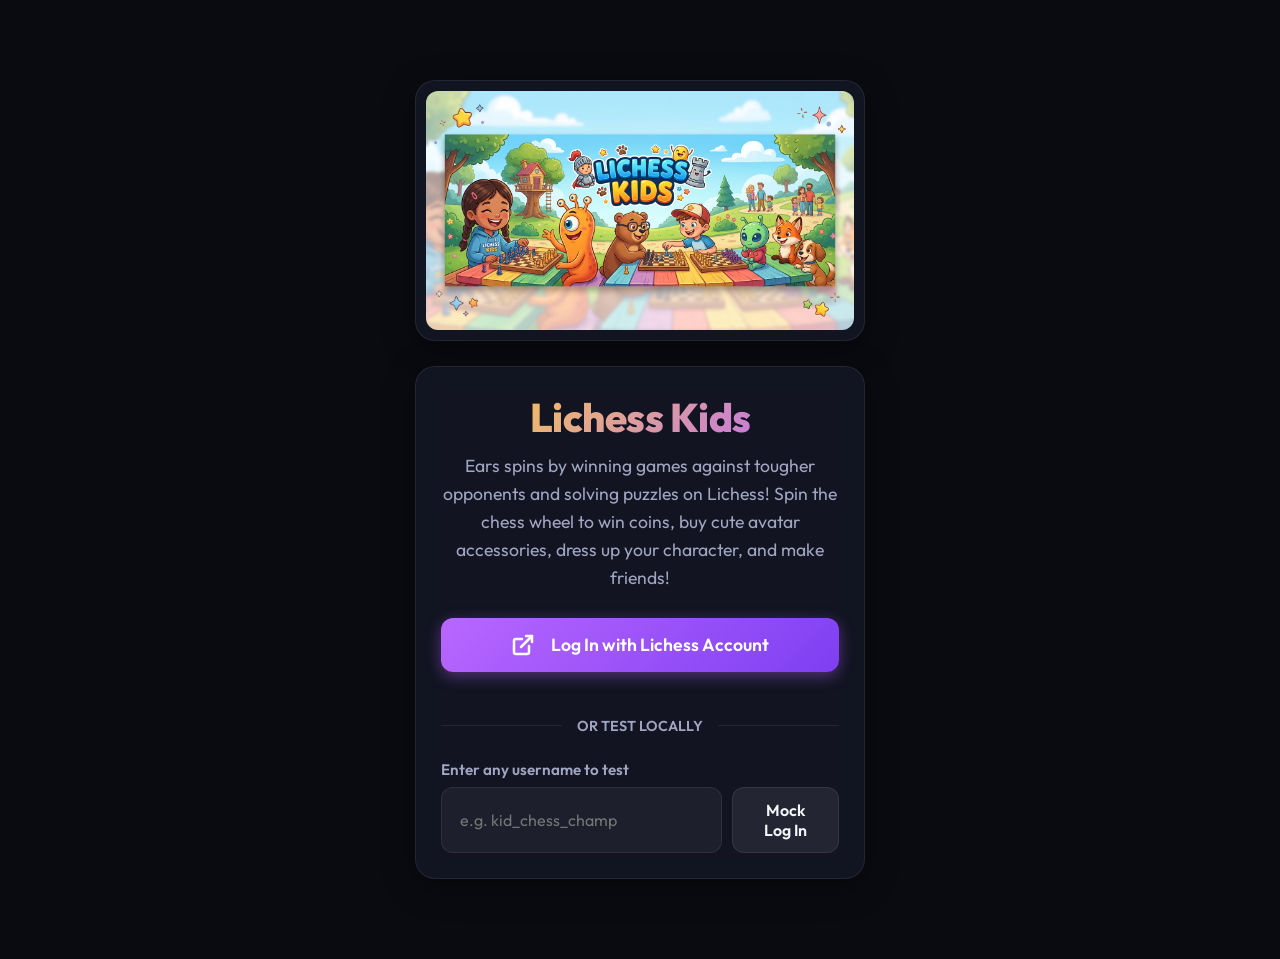
==== static/login.html @ b344351b "Initial commit of Lichess Kids web application" ====
<!DOCTYPE html>
<html lang="en">
<head>
    <meta charset="UTF-8">
    <meta name="viewport" content="width=device-width, initial-scale=1.0">
    <title>Welcome to Lichess Kids</title>
    <link rel="stylesheet" href="/static/style.css">
</head>
<body>
    <div class="login-container">
        <div class="glass-panel" style="padding: 10px; overflow: hidden; border-radius: 20px;">
            <img src="/static/assets/banner.jpg" alt="Lichess Kids Banner" style="width: 100%; border-radius: 12px; display: block;">
        </div>

        <div class="glass-panel">
            <h1 style="margin-bottom: 10px;">Lichess Kids</h1>
            <p style="color: var(--text-secondary); margin-bottom: 25px; font-size: 1.1rem; line-height: 1.6;">
                Ears spins by winning games against tougher opponents and solving puzzles on Lichess! Spin the chess wheel to win coins, buy cute avatar accessories, dress up your character, and make friends!
            </p>

            <button id="oauth-btn" class="btn btn-primary" style="width: 100%; font-size: 1.1rem; padding: 15px; margin-bottom: 20px;">
                <svg width="24" height="24" viewBox="0 0 24 24" fill="none" stroke="currentColor" stroke-width="2.5" stroke-linecap="round" stroke-linejoin="round" style="margin-right: 8px;"><path d="M15 3h6v6"></path><path d="M10 14 21 3"></path><path d="M18 13v6a2 2 0 0 1-2 2H5a2 2 0 0 1-2-2V8a2 2 0 0 1 2-2h6"></path></svg>
                Log In with Lichess Account
            </button>

            <div style="display: flex; align-items: center; justify-content: center; margin: 25px 0; gap: 15px;">
                <div style="flex-grow: 1; height: 1px; background: var(--border-color);"></div>
                <span style="color: var(--text-secondary); font-size: 0.9rem; font-weight: 600;">OR TEST LOCALLY</span>
                <div style="flex-grow: 1; height: 1px; background: var(--border-color);"></div>
            </div>

            <div style="text-align: left;">
                <label for="mock-username" style="display: block; margin-bottom: 8px; font-weight: 600; font-size: 0.95rem; color: var(--text-secondary);">Enter any username to test</label>
                <div style="display: flex; gap: 10px;">
                    <input type="text" id="mock-username" class="input-field" placeholder="e.g. kid_chess_champ" style="flex-grow: 1;">
                    <button id="mock-login-btn" class="btn btn-secondary">Mock Log In</button>
                </div>
            </div>
            
            <div id="error-message" style="color: var(--error); margin-top: 15px; font-weight: 600; font-size: 0.95rem; display: none;"></div>
        </div>
    </div>

    <script>
        // Check url params for errors
        const urlParams = new URLSearchParams(window.location.search);
        const error = urlParams.get('error');
        if (error) {
            const errorDiv = document.getElementById('error-message');
            errorDiv.innerText = `Login failed: ${error.replace(/_/g, ' ')}`;
            errorDiv.style.display = 'block';
        }

        // Real Lichess OAuth Login flow
        document.getElementById('oauth-btn').addEventListener('click', async () => {
            try {
                const res = await fetch('/api/oauth/start', { method: 'POST' });
                const data = await res.json();
                if (data.auth_url) {
                    window.location.href = data.auth_url;
                } else {
                    alert('Failed to initiate Lichess Login');
                }
            } catch (err) {
                console.error(err);
                alert('Error starting Lichess OAuth flow');
            }
        });

        // Mock Login for local testing
        document.getElementById('mock-login-btn').addEventListener('click', async () => {
            const username = document.getElementById('mock-username').value.trim();
            if (!username) {
                alert('Please enter a username');
                return;
            }
            try {
                const res = await fetch('/api/mock/login', {
                    method: 'POST',
                    headers: { 'Content-Type': 'application/json' },
                    body: JSON.stringify({ username: username })
                });
                const data = await res.json();
                if (data.success) {
                    if (data.registered) {
                        window.location.href = '/dashboard.html';
                    } else {
                        // Redirect to select avatar for first login
                        window.location.href = `/select-avatar.html?mock=true&username=${encodeURIComponent(username)}`;
                    }
                } else {
                    alert(data.error || 'Failed to mock login');
                }
            } catch (err) {
                console.error(err);
                alert('Error connecting to local server');
            }
        });
    </script>
</body>
</html>
---- static/style.css ----
/* CSS Design System for Lichess Kids */
@import url('https://fonts.googleapis.com/css2?family=Outfit:wght@300;400;600;800&display=swap');

:root {
    --bg-primary: #0a0b10;
    --bg-secondary: #121420;
    --bg-card: rgba(22, 25, 42, 0.7);
    --border-color: rgba(255, 255, 255, 0.08);
    
    --text-primary: #f5f6fa;
    --text-secondary: #a0a5c1;
    
    /* Chess Pieces and Theme Colors */
    --pawn-color: #9ab4c9;
    --knight-color: #58c4dc;
    --bishop-color: #b967ff;
    --rook-color: #ff5773;
    --queen-color: #ffd23f;
    
    --accent: #b967ff;
    --accent-glow: rgba(185, 103, 255, 0.4);
    
    --success: #00e676;
    --error: #ff1744;
    
    --font-main: 'Outfit', sans-serif;
    --glass-shadow: 0 8px 32px 0 rgba(0, 0, 0, 0.37);
}

* {
    box-sizing: border-box;
    margin: 0;
    padding: 0;
}

body {
    background-color: var(--bg-primary);
    color: var(--text-primary);
    font-family: var(--font-main);
    min-height: 100vh;
    display: flex;
    flex-direction: column;
    overflow-x: hidden;
}

/* Glassmorphism Card Style */
.glass-panel {
    background: var(--bg-card);
    backdrop-filter: blur(12px);
    -webkit-backdrop-filter: blur(12px);
    border: 1px solid var(--border-color);
    border-radius: 20px;
    padding: 25px;
    box-shadow: var(--glass-shadow);
    transition: all 0.3s cubic-bezier(0.25, 0.8, 0.25, 1);
}

.glass-panel:hover {
    border-color: rgba(255, 255, 255, 0.15);
}

/* Typography styling */
h1, h2, h3, h4 {
    font-weight: 800;
    letter-spacing: -0.5px;
}

h1 {
    font-size: 2.5rem;
    background: linear-gradient(135deg, #ffd23f 0%, #b967ff 100%);
    -webkit-background-clip: text;
    -webkit-text-fill-color: transparent;
}

h2 {
    font-size: 1.8rem;
    margin-bottom: 15px;
    color: var(--text-primary);
}

/* Buttons */
.btn {
    font-family: var(--font-main);
    font-weight: 600;
    font-size: 1rem;
    padding: 12px 24px;
    border-radius: 12px;
    border: none;
    cursor: pointer;
    transition: all 0.2s ease-in-out;
    display: inline-flex;
    align-items: center;
    justify-content: center;
    gap: 8px;
}

.btn-primary {
    background: linear-gradient(135deg, #b967ff 0%, #7e3ff2 100%);
    color: white;
    box-shadow: 0 4px 15px var(--accent-glow);
}

.btn-primary:hover {
    transform: translateY(-2px);
    box-shadow: 0 6px 20px rgba(185, 103, 255, 0.6);
}

.btn-secondary {
    background: rgba(255, 255, 255, 0.08);
    color: var(--text-primary);
    border: 1px solid var(--border-color);
}

.btn-secondary:hover {
    background: rgba(255, 255, 255, 0.15);
    transform: translateY(-2px);
}

.btn-danger {
    background: linear-gradient(135deg, #ff1744 0%, #d50000 100%);
    color: white;
}

.btn-danger:hover {
    transform: translateY(-2px);
    box-shadow: 0 4px 15px rgba(255, 23, 68, 0.4);
}

.btn:disabled {
    opacity: 0.5;
    cursor: not-allowed;
    transform: none !important;
    box-shadow: none !important;
}

/* Inputs */
.input-field {
    width: 100%;
    padding: 12px 18px;
    background: rgba(255, 255, 255, 0.05);
    border: 1px solid var(--border-color);
    border-radius: 12px;
    color: var(--text-primary);
    font-family: var(--font-main);
    font-size: 1rem;
    transition: all 0.2s ease;
}

.input-field:focus {
    outline: none;
    border-color: var(--accent);
    background: rgba(255, 255, 255, 0.08);
    box-shadow: 0 0 10px rgba(185, 103, 255, 0.2);
}

/* Navigation / Header */
header {
    background: rgba(18, 20, 32, 0.85);
    backdrop-filter: blur(10px);
    border-bottom: 1px solid var(--border-color);
    padding: 15px 5%;
    display: flex;
    justify-content: space-between;
    align-items: center;
    position: sticky;
    top: 0;
    z-index: 100;
}

.logo-container {
    display: flex;
    align-items: center;
    gap: 10px;
    font-weight: 800;
    font-size: 1.5rem;
    color: white;
}

.user-status {
    display: flex;
    align-items: center;
    gap: 20px;
}

.stat-chip {
    background: rgba(255, 255, 255, 0.05);
    border: 1px solid var(--border-color);
    border-radius: 30px;
    padding: 8px 16px;
    display: flex;
    align-items: center;
    gap: 8px;
    font-weight: 600;
}

.stat-chip.coins-chip {
    border-color: var(--queen-color);
    color: var(--queen-color);
}

.stat-chip.spins-chip {
    border-color: var(--knight-color);
    color: var(--knight-color);
}

/* Avatar Preview Layer Stacking */
.avatar-preview {
    position: relative;
    width: 250px;
    height: 250px;
    border-radius: 20px;
    overflow: hidden;
    background: radial-gradient(circle, #25283d 0%, #121420 100%);
    border: 3px solid rgba(255, 255, 255, 0.1);
    box-shadow: inset 0 0 20px rgba(0,0,0,0.6);
}

.avatar-preview .avatar-layer {
    position: absolute;
    top: 0;
    left: 0;
    width: 100%;
    height: 100%;
    object-fit: contain;
    pointer-events: none;
}

/* Layer Z-indices */
.layer-background { z-index: 1; }
.layer-accessory-back { z-index: 2; }
.layer-base { z-index: 3; }
.layer-hair { z-index: 4; }
.layer-top { z-index: 5; }
.layer-bottom { z-index: 6; }
.layer-hat { z-index: 7; }
.layer-accessory-front { z-index: 8; }

/* Grid systems */
.grid-container {
    display: grid;
    grid-template-columns: repeat(auto-fit, minmax(280px, 1fr));
    gap: 25px;
    padding: 20px 0;
}

/* Dashboard sections layout */
.dashboard-layout {
    display: grid;
    grid-template-columns: 350px 1fr;
    gap: 30px;
    width: 90%;
    margin: 30px auto;
    flex-grow: 1;
}

@media (max-width: 950px) {
    .dashboard-layout {
        grid-template-columns: 1fr;
    }
}

/* Spin Wheel styling */
.wheel-container {
    display: flex;
    flex-direction: column;
    align-items: center;
    justify-content: center;
    gap: 20px;
}

.wheel-wrapper {
    position: relative;
    width: 320px;
    height: 320px;
}

.wheel-canvas {
    width: 100%;
    height: 100%;
    border-radius: 50%;
    box-shadow: 0 0 30px rgba(185, 103, 255, 0.3), 0 0 0 10px rgba(255, 255, 255, 0.05);
}

.wheel-pointer {
    position: absolute;
    top: -15px;
    left: 50%;
    transform: translateX(-50%);
    width: 30px;
    height: 40px;
    z-index: 10;
    filter: drop-shadow(0 4px 6px rgba(0,0,0,0.5));
}

.wheel-spin-btn {
    position: absolute;
    top: 50%;
    left: 50%;
    transform: translate(-50%, -50%);
    width: 60px;
    height: 60px;
    border-radius: 50%;
    background: radial-gradient(circle, #ffd23f 0%, #ff9f1c 100%);
    border: 4px solid var(--bg-primary);
    box-shadow: 0 4px 10px rgba(0,0,0,0.5);
    z-index: 11;
    color: var(--bg-primary);
    font-weight: 800;
    font-size: 0.9rem;
    cursor: pointer;
    display: flex;
    align-items: center;
    justify-content: center;
    transition: all 0.1s ease;
}

.wheel-spin-btn:active {
    transform: translate(-50%, -50%) scale(0.9);
}

/* Shop and catalog items */
.shop-catalog {
    display: grid;
    grid-template-columns: repeat(auto-fill, minmax(160px, 1fr));
    gap: 15px;
    max-height: 400px;
    overflow-y: auto;
    padding-right: 5px;
}

.shop-item-card {
    background: rgba(255, 255, 255, 0.03);
    border: 1px solid var(--border-color);
    border-radius: 15px;
    padding: 15px;
    display: flex;
    flex-direction: column;
    align-items: center;
    justify-content: space-between;
    gap: 10px;
    text-align: center;
    transition: all 0.2s ease;
}

.shop-item-card:hover {
    background: rgba(255, 255, 255, 0.06);
    border-color: rgba(255, 255, 255, 0.15);
}

.shop-item-preview {
    width: 70px;
    height: 70px;
    display: flex;
    align-items: center;
    justify-content: center;
    border-radius: 10px;
    background: rgba(255, 255, 255, 0.05);
}

.shop-item-name {
    font-size: 0.9rem;
    font-weight: 600;
}

.shop-item-price {
    color: var(--queen-color);
    font-weight: 800;
    display: flex;
    align-items: center;
    gap: 4px;
}

/* Category Tabs */
.tabs-header {
    display: flex;
    gap: 8px;
    margin-bottom: 20px;
    overflow-x: auto;
    padding-bottom: 5px;
}

.tab-btn {
    background: rgba(255, 255, 255, 0.04);
    border: 1px solid var(--border-color);
    color: var(--text-secondary);
    padding: 8px 16px;
    border-radius: 20px;
    cursor: pointer;
    font-family: var(--font-main);
    font-weight: 600;
    font-size: 0.9rem;
    white-space: nowrap;
    transition: all 0.2s ease;
}

.tab-btn.active {
    background: var(--accent);
    color: white;
    border-color: var(--accent);
}

/* Friends Page layout */
.friends-list {
    display: flex;
    flex-direction: column;
    gap: 15px;
}

.friend-card {
    display: flex;
    align-items: center;
    justify-content: space-between;
    padding: 15px 20px;
    background: rgba(255, 255, 255, 0.03);
    border: 1px solid var(--border-color);
    border-radius: 15px;
}

.friend-info {
    display: flex;
    align-items: center;
    gap: 15px;
}

.friend-mini-avatar {
    width: 50px;
    height: 50px;
    border-radius: 10px;
    overflow: hidden;
    background: #1e2030;
    position: relative;
    border: 1px solid rgba(255, 255, 255, 0.1);
}

.friend-meta h3 {
    font-size: 1.1rem;
    font-weight: 700;
}

.friend-meta p {
    font-size: 0.85rem;
    color: var(--text-secondary);
}

/* Lichess Account Selection screen */
.login-container {
    max-width: 450px;
    margin: 80px auto;
    text-align: center;
    display: flex;
    flex-direction: column;
    gap: 25px;
}

.select-avatar-container {
    max-width: 800px;
    margin: 50px auto;
    text-align: center;
}

.avatar-grid {
    display: grid;
    grid-template-columns: repeat(auto-fit, minmax(130px, 1fr));
    gap: 20px;
    margin: 30px 0;
}

.avatar-select-card {
    background: rgba(255,255,255,0.03);
    border: 2px solid var(--border-color);
    border-radius: 15px;
    padding: 20px;
    cursor: pointer;
    transition: all 0.2s ease;
    display: flex;
    flex-direction: column;
    align-items: center;
    gap: 10px;
}

.avatar-select-card:hover {
    border-color: rgba(185, 103, 255, 0.5);
    background: rgba(185, 103, 255, 0.05);
    transform: translateY(-5px);
}

.avatar-select-card.selected {
    border-color: var(--accent);
    background: rgba(185, 103, 255, 0.1);
    box-shadow: 0 0 15px rgba(185, 103, 255, 0.3);
}

.avatar-select-icon {
    width: 80px;
    height: 80px;
}

/* Custom Scrollbar */
::-webkit-scrollbar {
    width: 6px;
    height: 6px;
}

::-webkit-scrollbar-track {
    background: transparent;
}

::-webkit-scrollbar-thumb {
    background: rgba(255, 255, 255, 0.1);
    border-radius: 3px;
}

::-webkit-scrollbar-thumb:hover {
    background: rgba(255, 255, 255, 0.2);
}
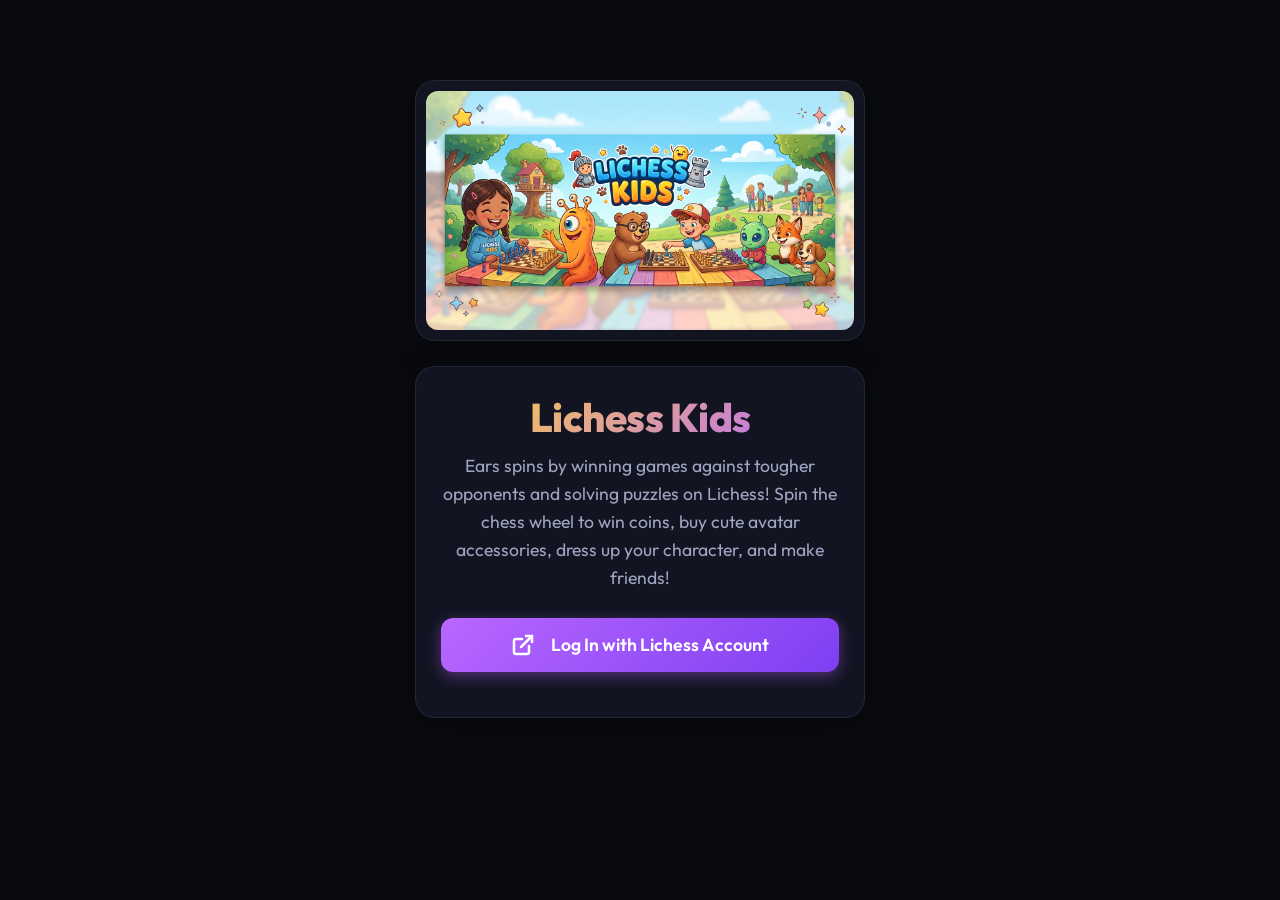
==== commit da80b04a: "Complete removal of federation, gossip routing, nodeinfo, and mock login support" ====
--- a/static/login.html
+++ b/static/login.html
@@ -22,21 +22,6 @@
                 <svg width="24" height="24" viewBox="0 0 24 24" fill="none" stroke="currentColor" stroke-width="2.5" stroke-linecap="round" stroke-linejoin="round" style="margin-right: 8px;"><path d="M15 3h6v6"></path><path d="M10 14 21 3"></path><path d="M18 13v6a2 2 0 0 1-2 2H5a2 2 0 0 1-2-2V8a2 2 0 0 1 2-2h6"></path></svg>
                 Log In with Lichess Account
             </button>
-
-            <div style="display: flex; align-items: center; justify-content: center; margin: 25px 0; gap: 15px;">
-                <div style="flex-grow: 1; height: 1px; background: var(--border-color);"></div>
-                <span style="color: var(--text-secondary); font-size: 0.9rem; font-weight: 600;">OR TEST LOCALLY</span>
-                <div style="flex-grow: 1; height: 1px; background: var(--border-color);"></div>
-            </div>
-
-            <div style="text-align: left;">
-                <label for="mock-username" style="display: block; margin-bottom: 8px; font-weight: 600; font-size: 0.95rem; color: var(--text-secondary);">Enter any username to test</label>
-                <div style="display: flex; gap: 10px;">
-                    <input type="text" id="mock-username" class="input-field" placeholder="e.g. kid_chess_champ" style="flex-grow: 1;">
-                    <button id="mock-login-btn" class="btn btn-secondary">Mock Log In</button>
-                </div>
-            </div>
-            
             <div id="error-message" style="color: var(--error); margin-top: 15px; font-weight: 600; font-size: 0.95rem; display: none;"></div>
         </div>
     </div>
@@ -66,36 +51,6 @@
                 alert('Error starting Lichess OAuth flow');
             }
         });
-
-        // Mock Login for local testing
-        document.getElementById('mock-login-btn').addEventListener('click', async () => {
-            const username = document.getElementById('mock-username').value.trim();
-            if (!username) {
-                alert('Please enter a username');
-                return;
-            }
-            try {
-                const res = await fetch('/api/mock/login', {
-                    method: 'POST',
-                    headers: { 'Content-Type': 'application/json' },
-                    body: JSON.stringify({ username: username })
-                });
-                const data = await res.json();
-                if (data.success) {
-                    if (data.registered) {
-                        window.location.href = '/dashboard.html';
-                    } else {
-                        // Redirect to select avatar for first login
-                        window.location.href = `/select-avatar.html?mock=true&username=${encodeURIComponent(username)}`;
-                    }
-                } else {
-                    alert(data.error || 'Failed to mock login');
-                }
-            } catch (err) {
-                console.error(err);
-                alert('Error connecting to local server');
-            }
-        });
     </script>
 </body>
 </html>
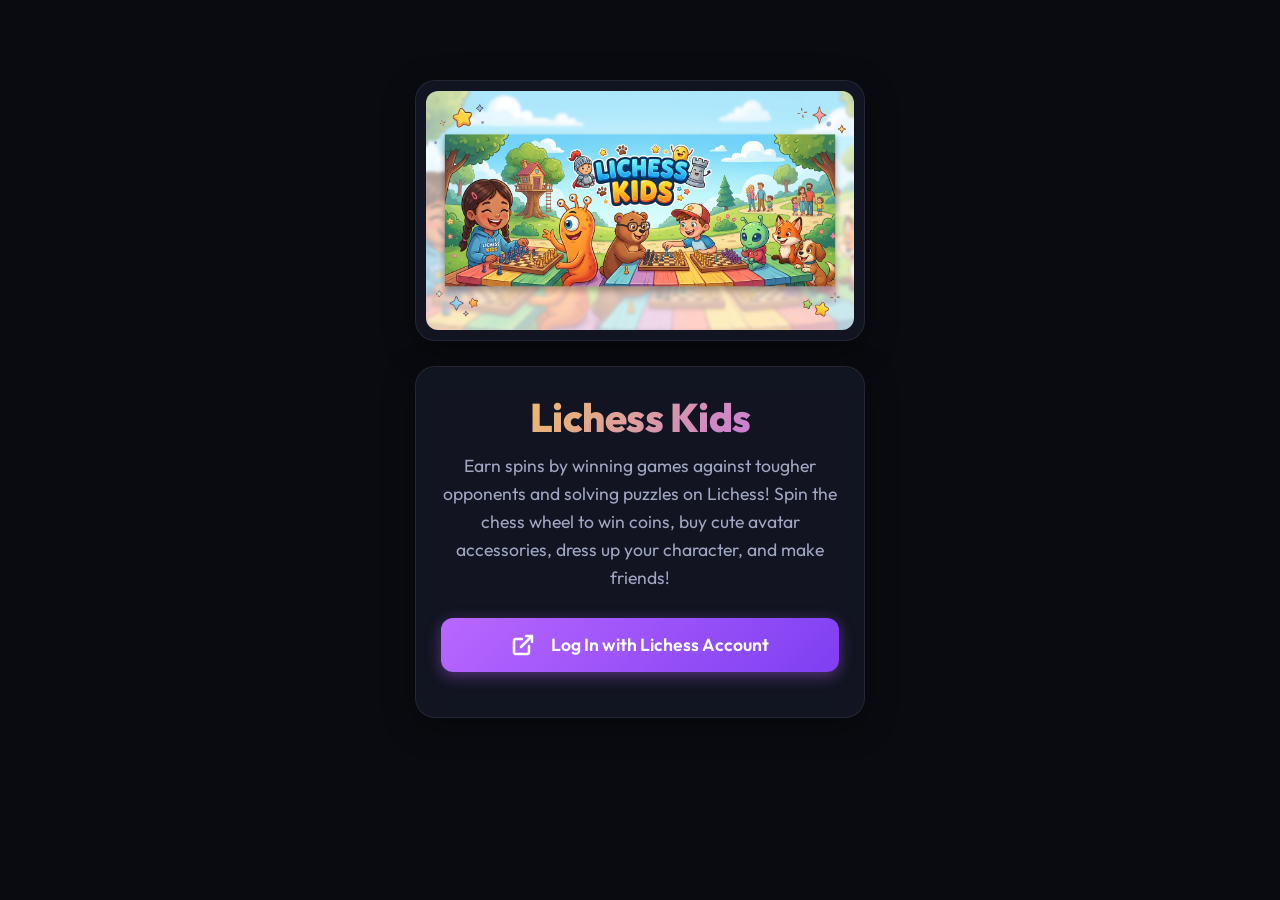
==== commit 81a62e9f: "Remove Lichess Profile Link card and make upper-left profile card clickable to go to public profile " ====
--- a/static/login.html
+++ b/static/login.html
@@ -15,7 +15,7 @@
         <div class="glass-panel">
             <h1 style="margin-bottom: 10px;">Lichess Kids</h1>
             <p style="color: var(--text-secondary); margin-bottom: 25px; font-size: 1.1rem; line-height: 1.6;">
-                Ears spins by winning games against tougher opponents and solving puzzles on Lichess! Spin the chess wheel to win coins, buy cute avatar accessories, dress up your character, and make friends!
+                Earn spins by winning games against tougher opponents and solving puzzles on Lichess! Spin the chess wheel to win coins, buy cute avatar accessories, dress up your character, and make friends!
             </p>
 
             <button id="oauth-btn" class="btn btn-primary" style="width: 100%; font-size: 1.1rem; padding: 15px; margin-bottom: 20px;">
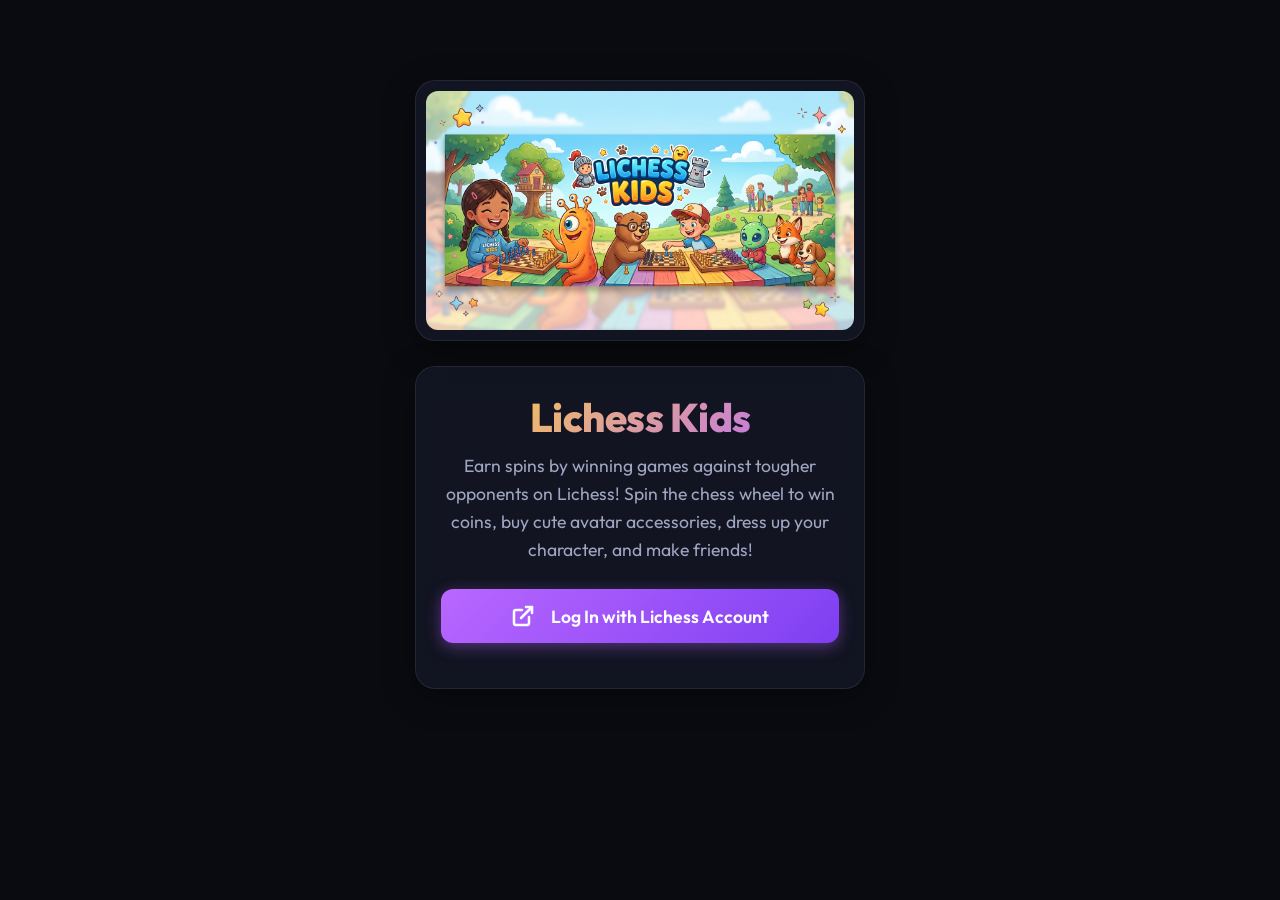
==== commit 293fd457: "Remove all Lichess puzzle achievements, tracking, ELO, and spin awards from the codebase, and update" ====
--- a/static/login.html
+++ b/static/login.html
@@ -15,7 +15,7 @@
         <div class="glass-panel">
             <h1 style="margin-bottom: 10px;">Lichess Kids</h1>
             <p style="color: var(--text-secondary); margin-bottom: 25px; font-size: 1.1rem; line-height: 1.6;">
-                Earn spins by winning games against tougher opponents and solving puzzles on Lichess! Spin the chess wheel to win coins, buy cute avatar accessories, dress up your character, and make friends!
+                Earn spins by winning games against tougher opponents on Lichess! Spin the chess wheel to win coins, buy cute avatar accessories, dress up your character, and make friends!
             </p>
 
             <button id="oauth-btn" class="btn btn-primary" style="width: 100%; font-size: 1.1rem; padding: 15px; margin-bottom: 20px;">
--- a/static/style.css
+++ b/static/style.css
@@ -318,6 +318,15 @@
     transform: translate(-50%, -50%) scale(0.9);
 }
 
+.wheel-spin-btn:disabled {
+    background: #494949;
+    color: #888888;
+    border-color: #333333;
+    box-shadow: none;
+    cursor: not-allowed;
+    transform: translate(-50%, -50%) scale(1) !important;
+}
+
 /* Shop and catalog items */
 .shop-catalog {
     display: grid;
